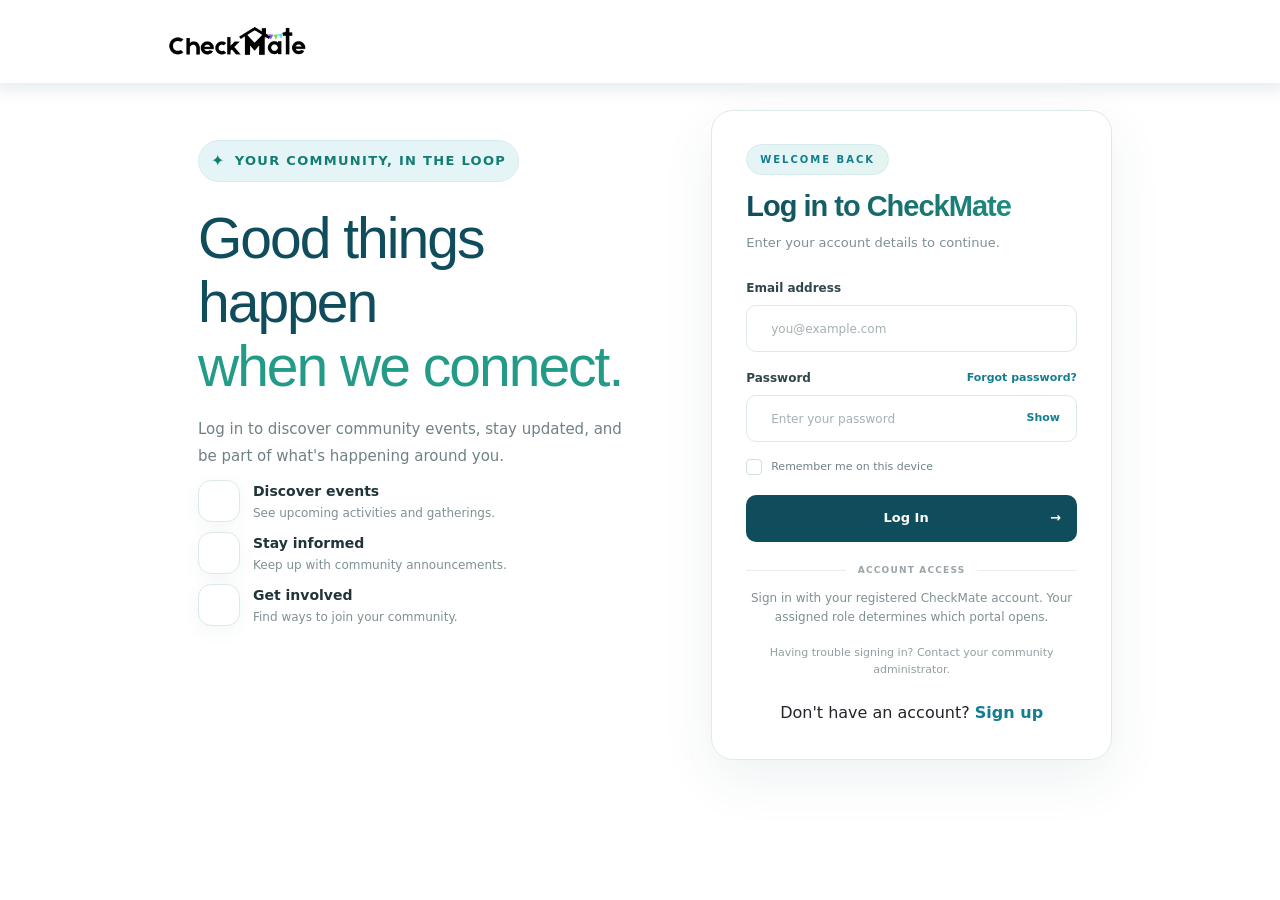
==== html/index.html @ 7023d6b8 "Add files via upload" ====
<!DOCTYPE html>
<html lang="en">

<head>
    <meta charset="UTF-8">
    <meta name="viewport" content="width=device-width, initial-scale=1.0">
    <title>CheckMate</title>
    <link rel="stylesheet" href="../css/login.css">
    <link rel="icon" type="image/png" href="../img/CMicon.png">
    <link href="https://cdn.jsdelivr.net/npm/bootstrap@5.3.8/dist/css/bootstrap.min.css" rel="stylesheet">
    <link href="https://cdn.boxicons.com/3.0.8/fonts/basic/boxicons.min.css" rel="stylesheet">
    <script src="https://cdn.jsdelivr.net/npm/bootstrap@5.3.8/dist/js/bootstrap.bundle.min.js"></script>
    <script src="../js/script.js"></script>
</head>

<body>

    <nav class="navbar navbar-expand-sm custom-navbar">
        <div class="container-fluid">
            <a class="navbar-logo" href="#Home">
                <img src="../img/CMlogo.png" alt="CheckMate Logo" style="width: 150px;" class="rounded-pill">
            </a>
        </div>
    </nav>

    <div class="main-container">

        <div class="left-container">
            <div class="login-intro">
                <div class="intro-badge">
                    <span>✦</span> YOUR COMMUNITY, IN THE LOOP
                </div>
                <h1>Good things happen <br>
                    <span>when we connect.</span>
                </h1>
                <p>Log in to discover community events, stay updated, and be part of what's happening around you.</p>

                <div class="intro-points">
                    <div>
                        <span class="point-icon"><i class="bx bx-help-circle"></i></span>
                        <span>
                            <strong>Discover events</strong>
                            <small>See upcoming activities and gatherings.</small>
                        </span>
                    </div>

                    <div>
                        <span class="point-icon"><i class="bx bx-bell"></i></span>
                        <span>
                            <strong>Stay informed</strong>
                            <small>Keep up with community announcements.</small>
                        </span>
                    </div>

                    <div>
                        <span class="point-icon"><i class="bx bx-community"></i></span>
                        <span>
                            <strong>Get involved</strong>
                            <small>Find ways to join your community.</small>
                        </span>
                    </div>
                </div>
            </div>
        </div>

        <div class="right-container">
            <section class="login-card" aria-labelledby="loginTitle">
                <p class="eyebrow">WELCOME BACK</p>
                <h2 id="loginTitle">Log in to CheckMate</h2>
                <p class="login-subtitle">
                    Enter your account details to continue.
                </p>

                <form id="loginForm" novalidate>
                    <label for="email">Email address</label>
                    <div class="input-wrap">
                        <span aria-hidden="true"><i class="bx bx-envelope"></i></span>
                        <input id="email" name="email" type="email" autocomplete="username"
                            placeholder="you@example.com" required>
                    </div>

                    <div class="field-error" id="emailError"></div>

                    <div class="password-label">
                        <label for="password">Password</label>
                        <button type="button" class="forgot-button" id="forgotButton">
                            Forgot password?
                        </button>
                    </div>

                    <div class="input-wrap">
                        <span aria-hidden="true"><i class="bx bx-lock-keyhole"></i></span>
                        <input id="password" name="password" type="password" autocomplete="current-password"
                            placeholder="Enter your password" required minlength="4">
                        <button type="button" class="show-password" id="showPassword" aria-label="Show password">
                            Show
                        </button>
                    </div>

                    <div class="field-error" id="passwordError"></div>
                    <label class="remember-row">
                        <input type="checkbox" id="rememberMe">
                        <span class="custom-check"></span>
                        <span>Remember me on this device</span>
                    </label>
                    <button class="button button-primary login-submit" type="submit">
                        Log In <span aria-hidden="true">→</span>
                    </button>

                    <div class="form-message" id="formMessage" role="status" aria-live="polite"></div>
                </form>

                <div class="login-divider">
                    <span>ACCOUNT ACCESS</span>
                </div>

                <p class="account-access">
                    Sign in with your registered CheckMate account.
                    Your assigned role determines which portal opens.
                </p>
                <p class="login-footer-note">
                    Having trouble signing in? Contact your community administrator.
                </p>
                <p class="signup-prompt">
                    Don't have an account?
                    <a href="signup.html">Sign up</a>
                </p>
            </section>
        </div>

    </div>





</body>

</html>
---- css/login.css ----
body {
    margin: 0;
    padding-top: 80px;
    background-color: #f4f9fa;
}


/*----- TOP NAVBAR -----*/

.custom-navbar {
    background-color: white;
    box-shadow: 0px 2px 15px 5px rgba(15, 76, 92, 0.10);
    width: 100%;
    position: fixed !important;
    top: 0;
    left: 0;
    z-index: 9999;
}

.navbar-logo {
    margin-left: 150px;
}


/*----- MIDDLE CONTAINER -----*/

.main-container {
    margin: 30px 168px;
    min-height: 500px;
    display: flex;
    gap: 50px;
}


/*----- LEFT -----*/

.left-container {
    width: 55%;
    padding: 30px;
}


/*----- RIGHT -----*/

.right-container {
    width: 45%;
}


/*----- INTRO BADGE -----*/

.intro-badge {
    display: inline-flex;
    align-items: center;
    gap: 9px;
    padding: 8px 12px;
    border: 1px solid #d8ecef;
    background: #e5f5f7;
    border-radius: 30px;
    color: #147d71;
    font-size: 13px;
    letter-spacing: 1.3px;
    font-weight: 700;
}

.intro-badge span {
    font-size: 16px;
}


/*----- LOGIN INTRO -----*/

.login-intro h1 {
    font-family: Manrope, sans-serif;
    font-size: clamp(37px, 4.5vw, 57px);
    line-height: 1.12;
    letter-spacing: -2px;
    color: #0f4c5c;
    margin: 25px 0 18px;
}

.login-intro h1 span {
    color: #239b88;
}

.login-intro > p {
    max-width: 470px;
    color: #6f8186;
    font-size: 15px;
    line-height: 1.8;
    margin: 0;
}


/*----- INTRO POINTS -----*/

.intro-points > div {
    margin-top: 10px;
    display: flex;
    align-items: center;
    gap: 13px;
}

.point-icon {
    width: 42px;
    height: 42px;
    border-radius: 13px;
    background: #fff;
    border: 1px solid #dce9eb;
    color: #239b88;
    display: grid;
    place-items: center;
    font-size: 19px;
    box-shadow: 0 5px 18px rgba(15, 76, 92, 0.05);
}

.intro-points strong,
.intro-points small {
    display: block;
}

.intro-points strong {
    color: #20343a;
    font-size: 14px;
}

.intro-points small {
    color: #7f9094;
    font-size: 12px;
    margin-top: 2px;
}


/*----- INTRO DECORATION -----*/

.intro-decoration {
    position: absolute;
    z-index: -1;
    border: 1px solid #dceff1;
    border-radius: 50%;
    pointer-events: none;
}

.deco-one {
    width: 190px;
    height: 190px;
    right: 5px;
    top: 20px;
    opacity: 0.6;
}

.deco-two {
    width: 120px;
    height: 120px;
    right: 40px;
    top: 55px;
    opacity: 0.6;
}


/*----- LOGIN AND SIGN-UP CARDS -----*/

.login-card {
    background: #fff;
    border: 1px solid #dfeaec;
    border-radius: 22px;
    padding: 33px 34px;
    box-shadow: 0 18px 55px rgba(15, 76, 92, 0.07);
}

.signup-card {
    width: 100%;
    max-width: 520px;
}

.login-card-mark {
    height: 43px;
    width: 43px;
    border-radius: 14px;
    background: #0f4c5c;
    color: #fff;
    display: grid;
    place-items: center;
    font-family: Manrope, sans-serif;
    font-weight: 800;
    font-size: 21px;
    margin-bottom: 24px;
}

.login-card-mark span {
    color: #73c9c4;
}

.login-card > .eyebrow {
    margin-bottom: 6px;
}

.login-card h2 {
    font-family: Manrope, sans-serif;
    font-size: 25px;
    letter-spacing: -0.7px;
    color: #0f4c5c;
    margin: 0 0 6px;
}

.login-subtitle {
    color: #7f9094;
    font-size: 12px;
    margin: 0 0 25px;
}


/*----- FORM LABELS AND INPUTS -----*/

.login-card form > label,
.password-label label {
    display: block;
    color: #30464c;
    font-size: 12px;
    font-weight: 700;
    margin-bottom: 8px;
}

.input-wrap {
    height: 47px;
    display: flex;
    align-items: center;
    gap: 10px;
    border: 1px solid #dce9eb;
    border-radius: 10px;
    padding: 0 12px;
    color: #819398;
    margin-bottom: 4px;
    transition: 0.2s;
}

.input-wrap:focus-within {
    border-color: #4daeb5;
    box-shadow: 0 0 0 3px rgba(20, 125, 146, 0.12);
}

.input-wrap > span {
    font-size: 16px;
}

.input-wrap input {
    width: 100%;
    min-width: 0;
    border: 0;
    outline: 0;
    background: transparent;
    color: #20343a;
    font-size: 12px;
}

.input-wrap input::placeholder {
    color: #a4b0b3;
}


/*----- PASSWORD CONTROLS -----*/

.password-label {
    display: flex;
    align-items: center;
    justify-content: space-between;
    margin-top: 17px;
}

.password-label label {
    margin: 0 0 8px;
}

.forgot-button {
    border: 0;
    background: transparent;
    color: #147d92;
    font-size: 11px;
    font-weight: 700;
    margin-bottom: 8px;
    padding: 0;
}

.forgot-button:hover {
    text-decoration: underline;
}

.show-password {
    border: 0;
    background: transparent;
    color: #147d92;
    font-size: 11px;
    font-weight: 700;
    padding: 4px;
}


/*----- FORM VALIDATION -----*/

.field-error {
    min-height: 0;
    color: #c04454;
    font-size: 10px;
    margin: 0;
}

.field-error:not(:empty) {
    min-height: 16px;
    margin: 2px 0 4px;
}

.form-message {
    font-size: 11px;
    color: #c04454;
    margin-top: 8px;
    min-height: 0;
}

.form-message:not(:empty) {
    min-height: 16px;
}


/*----- REMEMBER ME -----*/

.remember-row {
    display: flex !important;
    align-items: center;
    gap: 9px;
    color: #718286 !important;
    font-size: 11px !important;
    font-weight: 500 !important;
    margin: 17px 0 19px !important;
    cursor: pointer;
}

.remember-row input {
    position: absolute;
    opacity: 0;
    width: 1px;
    height: 1px;
}

.custom-check {
    width: 16px;
    height: 16px;
    flex: 0 0 16px;
    border: 1px solid #cfdfe2;
    border-radius: 4px;
    background: #fff;
    display: grid;
    place-items: center;
}

.remember-row input:checked + .custom-check {
    background: #147d92;
    border-color: #147d92;
}

.remember-row input:checked + .custom-check:after {
    content: "✓";
    font-size: 11px;
    color: white;
}

.remember-row input:focus-visible + .custom-check {
    outline: 3px solid rgba(20, 125, 146, 0.22);
}


/*----- BUTTONS -----*/

.login-submit {
    width: 100%;
    height: 47px;
    font-size: 13px;
}

.login-submit span {
    float: right;
}


/*----- LOGIN CARD FOOTER -----*/

.login-divider {
    display: flex;
    align-items: center;
    gap: 12px;
    color: #99a5a8;
    font-size: 9px;
    font-weight: 700;
    letter-spacing: 1.2px;
    margin: 22px 0 12px;
}

.login-divider:before,
.login-divider:after {
    content: "";
    height: 1px;
    background: #e7eef0;
    flex: 1;
}

.account-access {
    color: #7f9094;
    font-size: 12px;
    line-height: 1.6;
    margin: 0 0 12px;
    text-align: center;
}

.demo-button {
    width: 100%;
    border: 1px solid #cfe5e8;
    background: #eef8f9;
    color: #0f5d6c;
    font-size: 12px;
}

.demo-button:hover {
    background: #e3f3f5;
}

.demo-button span {
    float: right;
}

.login-footer-note {
    text-align: center;
    color: #929fa2;
    font-size: 11px;
    margin: 18px 0 0;
}

.login-footer {
    flex-shrink: 0;
}


/*----- SIGN-UP FORM -----*/

.signup-name-row {
    display: grid;
    grid-template-columns: 1fr 1fr;
    gap: 16px;
    margin-bottom: 12px;
}

.signup-field {
    min-width: 0;
}

.signup-field label,
.signup-card > form > label {
    display: block;
    margin-bottom: 8px;
}

.signup-card .input-wrap {
    width: 100%;
}

.signup-card .input-wrap input {
    width: 100%;
    min-width: 0;
}

.signup-card .signup-name-row .input-wrap input {
    padding-left: 12px;
}

.signup-card .login-submit {
    margin-top: 12px;
}

.signup-prompt {
    margin: 22px 0 0;
    text-align: center;
    line-height: 1.6;
}

.signup-prompt a {
    color: #147d92;
    font-weight: 600;
    text-decoration: none;
}

.signup-prompt a:hover {
    text-decoration: underline;
}


/*----- PRIMARY BUTTON -----*/

.button-primary {
    display: block;
    width: 100%;
    height: 47px;
    padding: 0 16px;
    border: none;
    border-radius: 10px;
    background: #0f4c5c;
    color: #fff;
    font-size: 13px;
    font-weight: 700;
    cursor: pointer;
    transition: background 0.2s ease;
}

.button-primary:hover {
    background: #147d92;
}

/*----- TABLET -----*/

@media (max-width: 991px) {

    .navbar-logo {
        margin-left: 40px;
    }

    .main-container {
        margin: 30px 40px;
        gap: 30px;
    }

    .left-container {
        width: 50%;
        padding: 20px;
    }

    .right-container {
        width: 50%;
    }

    .login-card {
        padding: 28px 25px;
    }

    .login-intro h1 {
        font-size: 42px;
    }

    .intro-decoration {
        display: none;
    }
}


/*----- MOBILE -----*/

@media (max-width: 768px) {

    body {
        padding-top: 70px;
    }

    .custom-navbar {
        min-height: 70px;
    }

    .navbar-logo {
        margin-left: 15px;
    }

    .navbar-logo img {
        width: 125px !important;
    }

    .main-container {
        margin: 20px 15px;
        min-height: auto;
        flex-direction: column;
        gap: 25px;
    }

    .left-container {
        width: 100%;
        padding: 10px 5px;
    }

    .right-container {
        width: 100%;
        display: flex;
        justify-content: center;
    }

    .intro-badge {
        font-size: 11px;
        padding: 7px 10px;
    }

    .login-intro h1 {
        font-size: 36px;
        letter-spacing: -1px;
        margin: 18px 0 14px;
    }

    .login-intro > p {
        max-width: 100%;
        font-size: 14px;
        line-height: 1.7;
    }

    .intro-points > div {
        gap: 10px;
    }

    .point-icon {
        width: 38px;
        height: 38px;
        flex: 0 0 38px;
    }

    .login-card {
        width: 100%;
        max-width: 520px;
        padding: 25px 20px;
        border-radius: 18px;
    }

    .signup-card {
        width: 100%;
        max-width: 520px;
    }
}


/*----- SMALL PHONE -----*/

@media (max-width: 480px) {

    body {
        padding-top: 65px;
    }

    .custom-navbar {
        min-height: 65px;
    }

    .navbar-logo {
        margin-left: 12px;
    }

    .navbar-logo img {
        width: 115px !important;
    }

    .main-container {
        margin: 15px 12px;
        gap: 20px;
    }

    .left-container {
        padding: 5px;
    }

    .login-intro h1 {
        font-size: 31px;
        line-height: 1.15;
        margin: 15px 0 12px;
    }

    .login-intro > p {
        font-size: 13px;
        line-height: 1.6;
    }

    .point-icon {
        width: 35px;
        height: 35px;
        flex: 0 0 35px;
        font-size: 16px;
    }

    .intro-points strong {
        font-size: 13px;
    }

    .intro-points small {
        font-size: 11px;
    }

    .login-card {
        padding: 22px 17px;
        border-radius: 16px;
    }

    .login-card-mark {
        width: 40px;
        height: 40px;
        font-size: 19px;
        margin-bottom: 20px;
    }

    .login-card h2 {
        font-size: 21px;
    }

    .login-subtitle {
        font-size: 11px;
    }
}



/*----- LOGIN HEADING DESIGN -----*/

.login-card > .eyebrow {
    display: inline-block;
    width: fit-content;
    padding: 7px 13px;
    margin-bottom: 13px;

    background: linear-gradient(135deg, #e5f5f7, #e4f4f0);
    border: 1px solid #d5ebeb;
    border-radius: 30px;

    color: #147d92;
    font-size: 10px;
    font-weight: 800;
    letter-spacing: 2px;
}

/* Main Login Heading */

.login-card h2 {
    font-family: Manrope, sans-serif;
    font-size: 29px;
    font-weight: 800;
    letter-spacing: -1px;
    line-height: 1.25;

    background: linear-gradient(90deg, #0f4c5c, #239b88);
    -webkit-background-clip: text;
    background-clip: text;
    -webkit-text-fill-color: transparent;

    margin: 0 0 9px;
}

/* Subtitle */

.login-card .login-subtitle {
    color: #7f9094;
    font-size: 13px;
    line-height: 1.6;
    margin-bottom: 25px;
}

/* Mobile adjustment */

@media (max-width: 480px) {
    .login-card h2 {
        font-size: 24px;
    }

    .login-card > .eyebrow {
        font-size: 9px;
        letter-spacing: 1.5px;
    }
}
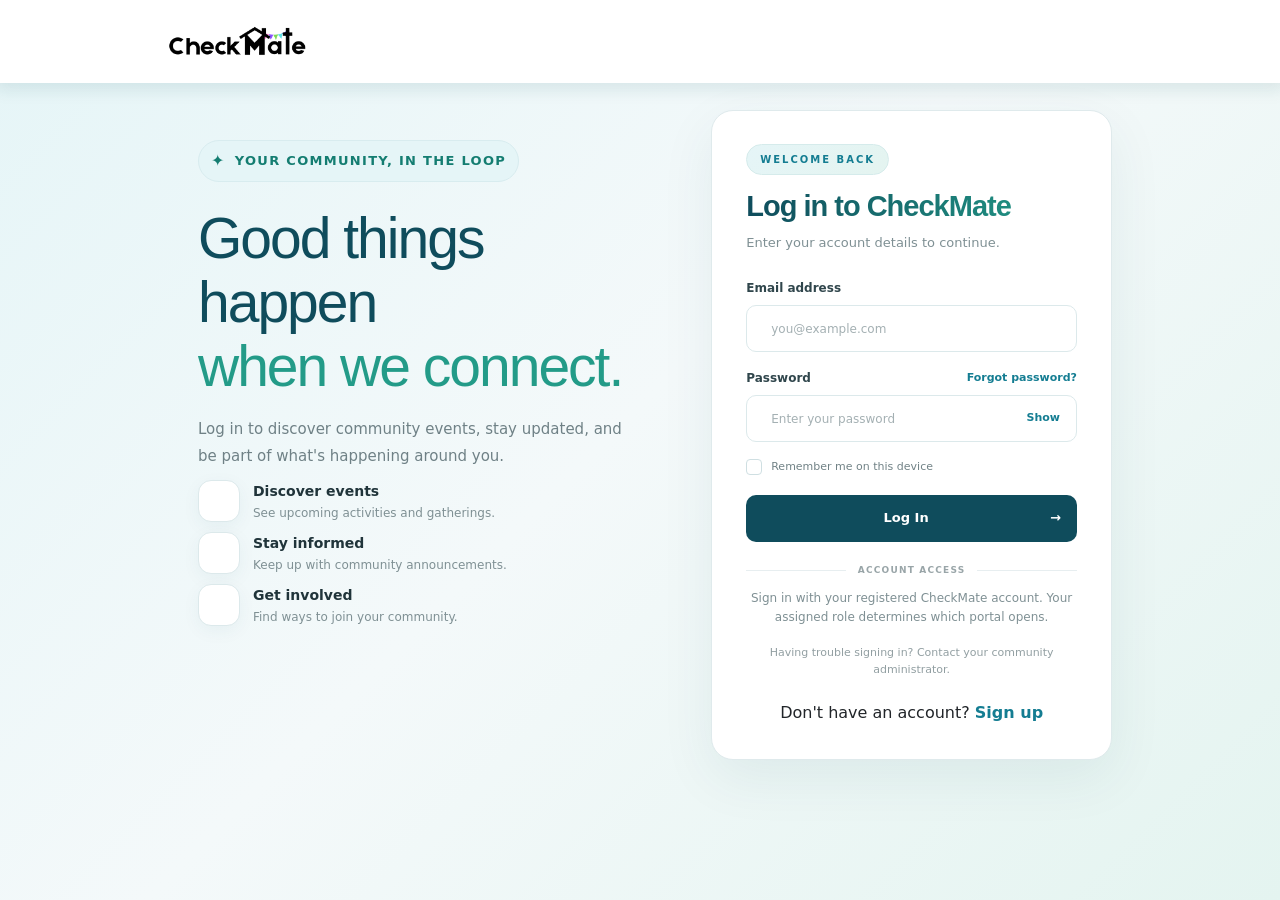
==== commit f1a97a29: "Add files via upload" ====
--- a/html/index.html
+++ b/html/index.html
@@ -6,11 +6,10 @@
     <meta name="viewport" content="width=device-width, initial-scale=1.0">
     <title>CheckMate</title>
     <link rel="stylesheet" href="../css/login.css">
-    <link rel="icon" type="image/png" href="../img/CMicon.png">
+    <link rel="icon" type="img/png" href="../img/CMicon.png">
     <link href="https://cdn.jsdelivr.net/npm/bootstrap@5.3.8/dist/css/bootstrap.min.css" rel="stylesheet">
     <link href="https://cdn.boxicons.com/3.0.8/fonts/basic/boxicons.min.css" rel="stylesheet">
     <script src="https://cdn.jsdelivr.net/npm/bootstrap@5.3.8/dist/js/bootstrap.bundle.min.js"></script>
-    <script src="../js/script.js"></script>
 </head>
 
 <body>
@@ -130,9 +129,8 @@
 
     </div>
 
-
-
-
+    <script src="../js/shared-data.js"></script>
+    <script src="../js/script.js"></script>
 
 </body>
 
--- a/css/login.css
+++ b/css/login.css
@@ -1,7 +1,14 @@
 body {
     margin: 0;
     padding-top: 80px;
-    background-color: #f4f9fa;
+    min-height: 100vh;
+    background: linear-gradient(
+        135deg,
+        #e5f5f7 0%,
+        #f4f9fa 48%,
+        #e4f4f0 100%
+    );
+    background-attachment: fixed;
 }
 
 
